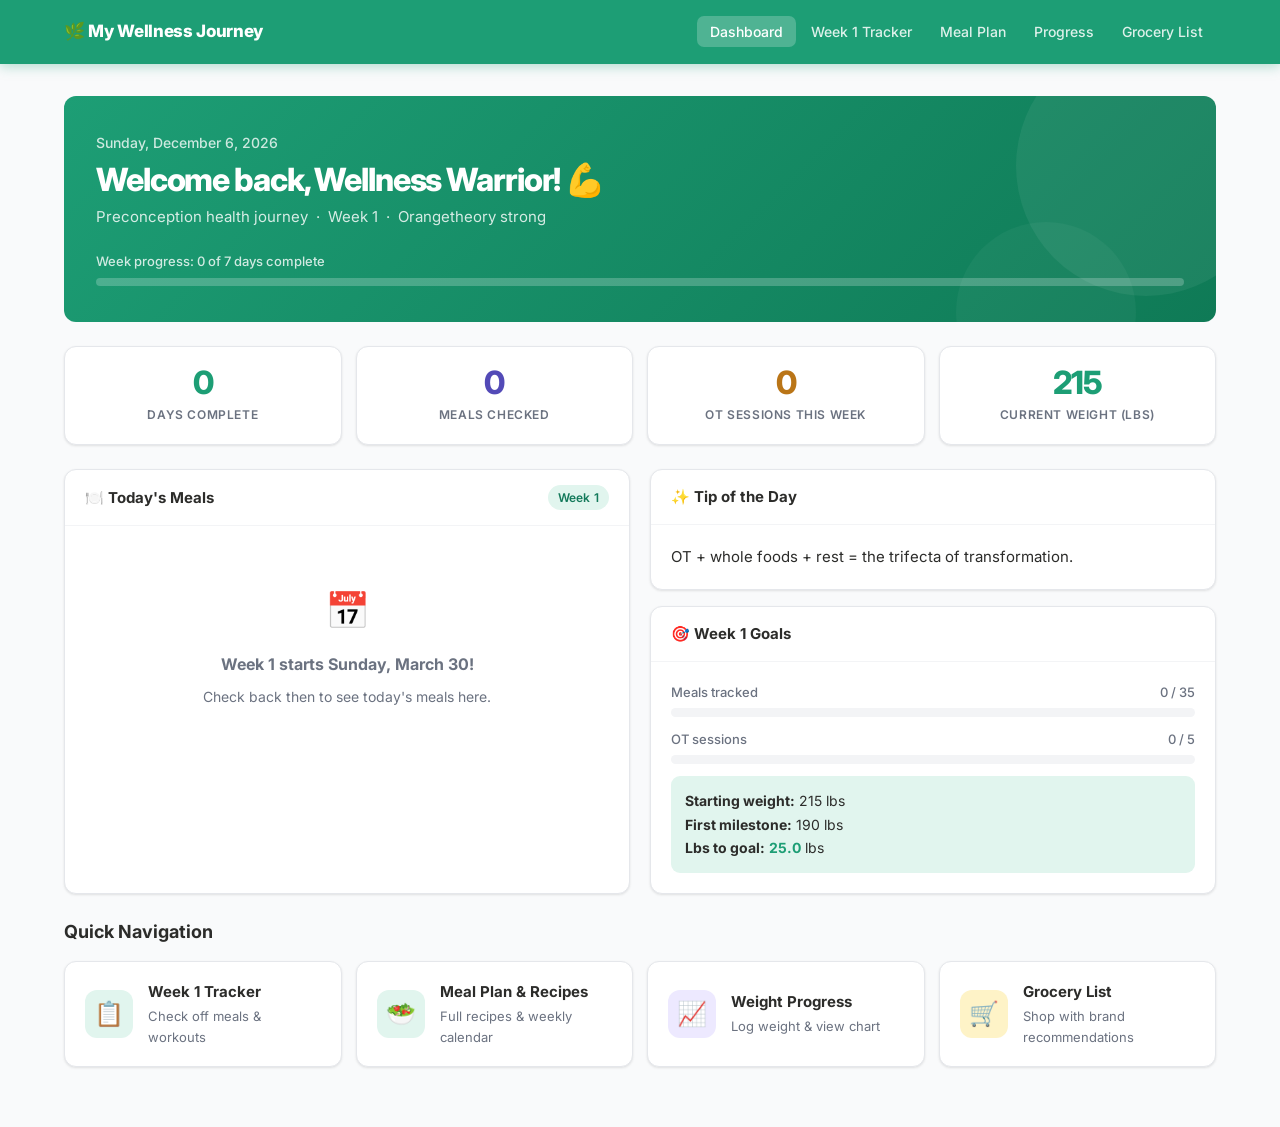
==== index.html @ 790ce115 "My Wellness Journey website" ====
<!DOCTYPE html>
<html lang="en">
<head>
  <meta charset="UTF-8">
  <meta name="viewport" content="width=device-width, initial-scale=1.0">
  <title>My Wellness Journey — Dashboard</title>
  <link rel="stylesheet" href="styles.css">
  <style>
    .hero {
      background: linear-gradient(135deg, var(--teal) 0%, #0f7a56 100%);
      border-radius: var(--border-radius);
      padding: 36px 32px;
      color: white;
      margin-bottom: 24px;
      position: relative;
      overflow: hidden;
    }
    .hero::before {
      content: '';
      position: absolute;
      top: -60px; right: -60px;
      width: 260px; height: 260px;
      background: rgba(255,255,255,0.06);
      border-radius: 50%;
      pointer-events: none;
    }
    .hero::after {
      content: '';
      position: absolute;
      bottom: -80px; right: 80px;
      width: 180px; height: 180px;
      background: rgba(255,255,255,0.04);
      border-radius: 50%;
      pointer-events: none;
    }
    .hero-date { font-size: 0.875rem; color: rgba(255,255,255,0.78); margin-bottom: 8px; font-weight: 500; }
    .hero-title { font-size: 2rem; font-weight: 800; letter-spacing: -0.035em; line-height: 1.15; margin-bottom: 6px; }
    .hero-sub { color: rgba(255,255,255,0.82); font-size: 0.9375rem; }
    .hero-progress { margin-top: 22px; }
    .hero-progress-label { font-size: 0.8125rem; color: rgba(255,255,255,0.8); margin-bottom: 6px; font-weight: 500; }
    .hero-progress-track { background: rgba(255,255,255,0.22); border-radius: 999px; height: 8px; }
    .hero-progress-fill { height: 100%; background: white; border-radius: 999px; transition: width 0.5s ease; }

    .two-col { display: grid; grid-template-columns: 1fr 1fr; gap: 20px; margin-bottom: 24px; }
    .today-empty { text-align: center; padding: 36px 20px; color: var(--text-light); }
    .today-empty .big-icon { font-size: 2.25rem; margin-bottom: 12px; }

    .nav-shortcuts {
      display: grid;
      grid-template-columns: repeat(auto-fit, minmax(210px, 1fr));
      gap: 14px;
    }
    .shortcut-card {
      background: white;
      border: 1.5px solid var(--gray-200);
      border-radius: var(--border-radius);
      padding: 18px 20px;
      text-decoration: none;
      color: var(--text);
      transition: all 0.2s;
      display: flex;
      align-items: center;
      gap: 15px;
      box-shadow: var(--shadow-sm);
    }
    .shortcut-card:hover { transform: translateY(-3px); box-shadow: var(--shadow-lg); border-color: var(--teal); }
    .shortcut-icon {
      width: 48px; height: 48px;
      border-radius: 12px;
      display: flex; align-items: center; justify-content: center;
      font-size: 1.5rem; flex-shrink: 0;
    }
    .si-teal   { background: var(--teal-light); }
    .si-purple { background: var(--purple-light); }
    .si-amber  { background: var(--amber-light); }
    .shortcut-text h3 { font-size: 0.9375rem; font-weight: 700; margin-bottom: 2px; }
    .shortcut-text p  { font-size: 0.8125rem; color: var(--text-light); }

    .today-meal-row {
      display: flex; align-items: center; gap: 10px;
      padding: 9px 0;
      border-bottom: 1px solid var(--gray-100);
    }
    .today-meal-row:last-of-type { border-bottom: none; }
    .today-meal-name { font-size: 0.7rem; font-weight: 700; text-transform: uppercase; letter-spacing: 0.05em; color: var(--text-light); }
    .today-meal-food { font-size: 0.875rem; color: var(--text); font-weight: 500; }

    @media (max-width: 768px) {
      .two-col { grid-template-columns: 1fr; }
      .hero-title { font-size: 1.5rem; }
      .hero { padding: 24px 20px; }
    }
  </style>
</head>
<body>

<nav class="navbar">
  <div class="nav-inner">
    <a class="nav-brand" href="index.html">🌿 My Wellness Journey</a>
    <button class="nav-toggle" id="navToggle" aria-label="Toggle navigation">
      <svg width="22" height="22" fill="none" stroke="currentColor" stroke-width="2.5" stroke-linecap="round">
        <path d="M3 11h16M3 6h16M3 16h16"/>
      </svg>
    </button>
    <ul class="nav-links" id="navLinks">
      <li><a href="index.html" class="active">Dashboard</a></li>
      <li><a href="tracker.html">Week 1 Tracker</a></li>
      <li><a href="meals.html">Meal Plan</a></li>
      <li><a href="progress.html">Progress</a></li>
      <li><a href="grocery.html">Grocery List</a></li>
    </ul>
  </div>
</nav>

<div class="page-container">

  <!-- HERO BANNER -->
  <div class="hero">
    <div class="hero-date" id="heroDayDate"></div>
    <div class="hero-title">Welcome back, Wellness Warrior! 💪</div>
    <div class="hero-sub">Preconception health journey &nbsp;·&nbsp; Week 1 &nbsp;·&nbsp; Orangetheory strong</div>
    <div class="hero-progress">
      <div class="hero-progress-label" id="heroProgressLabel">Week progress: — of 7 days complete</div>
      <div class="hero-progress-track">
        <div class="hero-progress-fill" id="heroProgressFill" style="width:0%"></div>
      </div>
    </div>
  </div>

  <!-- STATS ROW -->
  <div class="stats-grid">
    <div class="stat-card">
      <div class="stat-value" id="statDays">0</div>
      <div class="stat-label">Days Complete</div>
    </div>
    <div class="stat-card stat-purple">
      <div class="stat-value" id="statMeals">0</div>
      <div class="stat-label">Meals Checked</div>
    </div>
    <div class="stat-card stat-amber">
      <div class="stat-value" id="statOT">0</div>
      <div class="stat-label">OT Sessions This Week</div>
    </div>
    <div class="stat-card">
      <div class="stat-value" id="statWeight">215</div>
      <div class="stat-label">Current Weight (lbs)</div>
    </div>
  </div>

  <!-- TODAY CARD + RIGHT PANEL -->
  <div class="two-col">

    <!-- TODAY'S MEALS -->
    <div class="card">
      <div class="card-header">
        <span class="card-title">🍽️ Today's Meals</span>
        <span class="badge badge-teal" id="todayBadge">Week 1</span>
      </div>
      <div class="card-body" id="todayBody">
        <div class="today-empty">
          <div class="big-icon">📅</div>
          <p><strong>Week 1 starts Sunday, March 30!</strong></p>
          <p style="margin-top:8px;font-size:0.875rem;color:var(--text-light)">Check back then to see today's meals here.</p>
        </div>
      </div>
    </div>

    <!-- RIGHT COLUMN -->
    <div style="display:flex;flex-direction:column;gap:16px;">

      <!-- TIP OF THE DAY -->
      <div class="card">
        <div class="card-header">
          <span class="card-title">✨ Tip of the Day</span>
        </div>
        <div class="card-body">
          <p id="tipText" style="font-size:0.9375rem;line-height:1.6;color:var(--text)"></p>
        </div>
      </div>

      <!-- WEEK GOALS -->
      <div class="card">
        <div class="card-header">
          <span class="card-title">🎯 Week 1 Goals</span>
        </div>
        <div class="card-body" style="display:flex;flex-direction:column;gap:12px;">
          <div>
            <div class="progress-label">
              <span>Meals tracked</span>
              <span id="goalMealsLbl">0 / 35</span>
            </div>
            <div class="progress-track"><div class="progress-fill" id="goalMealsFill" style="width:0%"></div></div>
          </div>
          <div>
            <div class="progress-label">
              <span>OT sessions</span>
              <span id="goalOTLbl">0 / 5</span>
            </div>
            <div class="progress-track"><div class="progress-fill p-amber" id="goalOTFill" style="width:0%"></div></div>
          </div>
          <div style="background:var(--teal-light);border-radius:9px;padding:13px 14px;font-size:0.875rem;line-height:1.7;">
            <strong>Starting weight:</strong> 215 lbs<br>
            <strong>First milestone:</strong> 190 lbs<br>
            <strong>Lbs to goal:</strong> <span id="lbsToGoal" style="font-weight:700;color:var(--teal)">25</span> lbs
          </div>
        </div>
      </div>

    </div>
  </div>

  <!-- QUICK NAVIGATION -->
  <div>
    <h2 style="font-size:1.125rem;font-weight:700;margin-bottom:14px;">Quick Navigation</h2>
    <div class="nav-shortcuts">
      <a href="tracker.html" class="shortcut-card">
        <div class="shortcut-icon si-teal">📋</div>
        <div class="shortcut-text"><h3>Week 1 Tracker</h3><p>Check off meals &amp; workouts</p></div>
      </a>
      <a href="meals.html" class="shortcut-card">
        <div class="shortcut-icon si-teal">🥗</div>
        <div class="shortcut-text"><h3>Meal Plan &amp; Recipes</h3><p>Full recipes &amp; weekly calendar</p></div>
      </a>
      <a href="progress.html" class="shortcut-card">
        <div class="shortcut-icon si-purple">📈</div>
        <div class="shortcut-text"><h3>Weight Progress</h3><p>Log weight &amp; view chart</p></div>
      </a>
      <a href="grocery.html" class="shortcut-card">
        <div class="shortcut-icon si-amber">🛒</div>
        <div class="shortcut-text"><h3>Grocery List</h3><p>Shop with brand recommendations</p></div>
      </a>
    </div>
  </div>

</div>

<script>
const WEEK = [
  { day:'Sunday',   date:'Mar 30', monthDay:'03-30', hasOT:true,  otTime:'7:30am',  loc:'WFH',
    meals:[{n:'Breakfast',f:'Besan ke chille 2 + mint chutney',p:14},{n:'Protein Shake',f:'Premier Protein cafe latte',p:30},{n:'Lunch',f:'Lentil soup + whole wheat pita',p:18},{n:'Snack',f:'Apple + almond butter',p:7},{n:'Dinner',f:'Paneer tikka wrap + raita',p:28}],
    tip:'Day 1 and also your meal prep day — spend 2 hours doing Sunday batch cook to set up the whole week.' },
  { day:'Monday',   date:'Mar 31', monthDay:'03-31', hasOT:true,  otTime:'4:30pm',  loc:'Office',
    meals:[{n:'Breakfast',f:'Overnight oats jar packed',p:22},{n:'Protein Shake',f:'Premier Protein cafe latte',p:30},{n:'Lunch',f:'Quinoa veggie bowl packed',p:22},{n:'Snack',f:'Cottage cheese + cucumber packed',p:14},{n:'Dinner',f:'Dal tadka + brown rice + roti',p:18}],
    tip:'Grab your overnight oats jar and lunch box from the fridge before you leave. Eat your snack before Orangetheory.' },
  { day:'Tuesday',  date:'Apr 1',  monthDay:'04-01', hasOT:true,  otTime:'4:30pm',  loc:'Office',
    meals:[{n:'Breakfast',f:'Besan ke chille 2 packed from Sunday batch',p:14},{n:'Protein Shake',f:'Premier Protein cafe latte',p:30},{n:'Lunch',f:'Quinoa veggie bowl packed',p:22},{n:'Snack',f:'Hummus + veggie sticks packed',p:5},{n:'Dinner',f:'Pasta with tomato-lentil sauce',p:22}],
    tip:'Microwave chilles 45 seconds at office. Hummus snack today keeps it varied.' },
  { day:'Wednesday',date:'Apr 2',  monthDay:'04-02', hasOT:true,  otTime:'4:30pm',  loc:'Office',
    meals:[{n:'Breakfast',f:'Overnight oats jar packed',p:22},{n:'Protein Shake',f:'Premier Protein cafe latte',p:30},{n:'Lunch',f:'Quinoa veggie bowl packed',p:22},{n:'Snack',f:'Cottage cheese + cucumber packed',p:14},{n:'Dinner',f:'Stuffed aloo paratha + yogurt',p:18}],
    tip:"Last office day and final packed quinoa bowl. Tonight's paratha is the most comforting dinner of the week." },
  { day:'Thursday', date:'Apr 3',  monthDay:'04-03', hasOT:true,  otTime:'7:30am',  loc:'WFH',
    meals:[{n:'Breakfast',f:'Smoothie bowl — yogurt + berries + granola',p:20},{n:'Protein Shake',f:'Premier Protein cafe latte',p:30},{n:'Lunch',f:'Leftover dal + rice or lentil soup',p:18},{n:'Snack',f:'Banana + handful of almonds',p:6},{n:'Dinner',f:'Black bean veggie burger wrap',p:20}],
    tip:'5th OT session of the week — incredible consistency. Treat dinner tonight, you earned it.' },
  { day:'Friday',   date:'Apr 4',  monthDay:'04-04', hasOT:false, loc:'Weekend — Flexible',
    meals:[{n:'Breakfast',f:'Besan ke chille fresh + chai',p:14},{n:'Protein Shake',f:'Premier Protein (optional)',p:0,opt:true},{n:'Lunch',f:'Eat out smart — Mediterranean or Indian',p:15},{n:'Snack',f:'Greek yogurt + berries + granola',p:18},{n:'Dinner',f:'Homemade pizza or treat meal out',p:15}],
    tip:'Enjoy your weekend. One treat meal is built in — have it guilt free.' },
  { day:'Saturday', date:'Apr 5',  monthDay:'04-05', hasOT:false, loc:'Weekend — Meal Prep Day',
    meals:[{n:'Breakfast',f:'Masala oats or overnight oats',p:18},{n:'Protein Shake',f:'Premier Protein (optional)',p:0,opt:true},{n:'Lunch',f:'Light wrap or leftovers',p:14},{n:'Snack',f:'Fruit + mixed nuts',p:6},{n:'Dinner',f:'Warm grain bowl — quinoa + roasted veggies + feta',p:20}],
    tip:'End of Week 1! Weigh yourself Sunday morning April 6 before eating for your official check-in.' },
];

const TIPS = [
  "Every meal checked off is a deposit in your future self's health account.",
  "Consistency beats perfection — showing up 80% is better than aiming for 100% and quitting.",
  "Preconception nutrition is a gift you're giving your future family.",
  "You're not dieting — you're building a lifestyle your body will thank you for.",
  "OT + whole foods + rest = the trifecta of transformation.",
  "Folate, iron, calcium — your lacto-vegetarian diet can cover it all with intention.",
  "A strong woman takes care of herself first. That's exactly what you're doing.",
  "Every Sunday prep hour saves you 5 weekday scramble hours.",
  "Your 190 lb goal is not a finish line — it's a checkpoint on a lifelong journey.",
  "The scale is one data point. Energy, strength, and joy are the real metrics.",
  "Premier Protein + whole foods + OT = the formula. Trust the process.",
  "Rest is part of the plan. Sleep is when transformation happens.",
  "Lentils, spinach, and dairy — your preconception nutrition trifecta is on point.",
  "You chose nourishment over deprivation. That's a powerful mindset shift.",
];

function init() {
  // Date display
  const now = new Date();
  const opts = { weekday:'long', year:'numeric', month:'long', day:'numeric' };
  document.getElementById('heroDayDate').textContent = now.toLocaleDateString('en-US', opts);

  // Tip of the day (rotate daily)
  const dayOfYear = Math.floor((now - new Date(now.getFullYear(),0,0)) / 86400000);
  document.getElementById('tipText').textContent = TIPS[dayOfYear % TIPS.length];

  // Read localStorage stats
  let daysComplete=0, mealsChecked=0, otSessions=0;
  for (let d=0; d<7; d++) {
    const s = JSON.parse(localStorage.getItem('wellness_tracker_day_'+d)||'{}');
    const m = s.meals || [false,false,false,false,false];
    if (m.every(Boolean)) daysComplete++;
    mealsChecked += m.filter(Boolean).length;
    if (s.ot) otSessions++;
  }

  document.getElementById('statDays').textContent   = daysComplete;
  document.getElementById('statMeals').textContent  = mealsChecked;
  document.getElementById('statOT').textContent     = otSessions;

  document.getElementById('heroProgressFill').style.width    = (daysComplete/7*100)+'%';
  document.getElementById('heroProgressLabel').textContent   = `Week progress: ${daysComplete} of 7 days complete`;

  document.getElementById('goalMealsLbl').textContent = mealsChecked+' / 35';
  document.getElementById('goalMealsFill').style.width = Math.min(100,mealsChecked/35*100)+'%';
  document.getElementById('goalOTLbl').textContent    = otSessions+' / 5';
  document.getElementById('goalOTFill').style.width   = Math.min(100,otSessions/5*100)+'%';

  // Current weight
  const weights = JSON.parse(localStorage.getItem('wellness_weights')||'[]');
  const currentW = weights.length ? weights[weights.length-1].weight : 215;
  document.getElementById('statWeight').textContent = currentW;
  document.getElementById('lbsToGoal').textContent  = Math.max(0, currentW - 190).toFixed(1);

  // Today's meals
  const md = (now.getMonth()+1+'').padStart(2,'0') + '-' + (now.getDate()+'').padStart(2,'0');
  const di = WEEK.findIndex(d => d.monthDay === md);
  if (di !== -1) {
    const day = WEEK[di];
    document.getElementById('todayBadge').textContent = day.day + ', ' + day.date;
    const saved = JSON.parse(localStorage.getItem('wellness_tracker_day_'+di)||'{}');
    const checked = saved.meals || [false,false,false,false,false];
    let html = '';
    day.meals.forEach((m,i) => {
      const ck = checked[i];
      html += `<div class="today-meal-row">
        <span style="font-size:1.1rem">${ck ? '✅' : '⬜'}</span>
        <div style="flex:1;min-width:0">
          <div class="today-meal-name">${m.n}</div>
          <div class="today-meal-food" style="${ck ? 'text-decoration:line-through;opacity:0.55':''}">${m.f}</div>
        </div>
        <span class="protein-pill${m.opt?'optional':''}">${m.p||'~'}g</span>
      </div>`;
    });
    html += `<div style="margin-top:12px;text-align:right"><a href="tracker.html" style="font-size:0.875rem;color:var(--teal);font-weight:600;text-decoration:none">Open full tracker →</a></div>`;
    document.getElementById('todayBody').innerHTML = html;
  }
}

// Nav toggle
document.getElementById('navToggle').addEventListener('click', () => {
  document.getElementById('navLinks').classList.toggle('open');
});

init();
</script>
</body>
</html>
---- styles.css ----
/* ============================================================
   MY WELLNESS JOURNEY — Shared Stylesheet
   ============================================================ */

@import url('https://fonts.googleapis.com/css2?family=Inter:wght@400;500;600;700;800&display=swap');

:root {
  --teal:        #1D9E75;
  --teal-light:  #E1F5EE;
  --teal-dark:   #147a5b;
  --text:        #2C2C2A;
  --text-light:  #6B7280;
  --amber:       #BA7517;
  --amber-light: #FEF3C7;
  --purple:      #534AB7;
  --purple-light:#EDE9FF;
  --white:       #ffffff;
  --gray-50:     #F9FAFB;
  --gray-100:    #F3F4F6;
  --gray-200:    #E5E7EB;
  --gray-300:    #D1D5DB;
  --red:         #EF4444;
  --red-light:   #FEE2E2;
  --border-radius: 12px;
  --shadow-sm: 0 1px 3px rgba(0,0,0,0.07), 0 1px 2px rgba(0,0,0,0.04);
  --shadow:    0 4px 6px -1px rgba(0,0,0,0.08), 0 2px 4px -1px rgba(0,0,0,0.04);
  --shadow-lg: 0 10px 20px -3px rgba(0,0,0,0.09), 0 4px 8px -2px rgba(0,0,0,0.04);
  --nav-height: 64px;
  --max-width:  1200px;
}

*, *::before, *::after { box-sizing: border-box; margin: 0; padding: 0; }

body {
  font-family: 'Inter', -apple-system, BlinkMacSystemFont, 'Segoe UI', sans-serif;
  color: var(--text);
  background: var(--gray-50);
  line-height: 1.6;
  min-height: 100vh;
}

/* =================== NAVIGATION =================== */
.navbar {
  background: var(--teal);
  height: var(--nav-height);
  position: sticky;
  top: 0;
  z-index: 200;
  box-shadow: 0 2px 12px rgba(29,158,117,0.35);
}
.nav-inner {
  max-width: var(--max-width);
  margin: 0 auto;
  padding: 0 24px;
  height: 100%;
  display: flex;
  align-items: center;
  justify-content: space-between;
}
.nav-brand {
  font-size: 1.0625rem;
  font-weight: 800;
  color: white;
  text-decoration: none;
  letter-spacing: -0.02em;
  white-space: nowrap;
  display: flex;
  align-items: center;
  gap: 8px;
}
.nav-links {
  display: flex;
  list-style: none;
  gap: 2px;
}
.nav-links a {
  color: rgba(255,255,255,0.85);
  text-decoration: none;
  padding: 7px 13px;
  border-radius: 7px;
  font-size: 0.875rem;
  font-weight: 500;
  transition: all 0.15s;
  white-space: nowrap;
}
.nav-links a:hover,
.nav-links a.active {
  color: white;
  background: rgba(255,255,255,0.22);
}
.nav-toggle {
  display: none;
  background: none;
  border: none;
  color: white;
  cursor: pointer;
  padding: 6px;
  border-radius: 6px;
}
.nav-toggle:hover { background: rgba(255,255,255,0.15); }

/* =================== PAGE LAYOUT =================== */
.page-container {
  max-width: var(--max-width);
  margin: 0 auto;
  padding: 32px 24px 60px;
}
.page-header { margin-bottom: 28px; }
.page-title {
  font-size: 1.875rem;
  font-weight: 800;
  color: var(--text);
  letter-spacing: -0.03em;
  line-height: 1.2;
}
.page-subtitle {
  color: var(--text-light);
  margin-top: 6px;
  font-size: 0.9375rem;
}

/* =================== CARDS =================== */
.card {
  background: var(--white);
  border-radius: var(--border-radius);
  border: 1px solid var(--gray-200);
  box-shadow: var(--shadow-sm);
  overflow: hidden;
}
.card-header {
  padding: 15px 20px;
  border-bottom: 1px solid var(--gray-100);
  display: flex;
  align-items: center;
  justify-content: space-between;
  gap: 12px;
}
.card-title {
  font-size: 0.9375rem;
  font-weight: 700;
  color: var(--text);
}
.card-body { padding: 20px; }

/* =================== STATS GRID =================== */
.stats-grid {
  display: grid;
  grid-template-columns: repeat(auto-fit, minmax(170px, 1fr));
  gap: 14px;
  margin-bottom: 24px;
}
.stat-card {
  background: var(--white);
  border-radius: var(--border-radius);
  border: 1px solid var(--gray-200);
  box-shadow: var(--shadow-sm);
  padding: 20px;
  text-align: center;
  transition: transform 0.2s, box-shadow 0.2s;
}
.stat-card:hover {
  transform: translateY(-2px);
  box-shadow: var(--shadow);
}
.stat-value {
  font-size: 2rem;
  font-weight: 800;
  color: var(--teal);
  letter-spacing: -0.04em;
  line-height: 1;
  margin-bottom: 6px;
}
.stat-label {
  font-size: 0.75rem;
  color: var(--text-light);
  font-weight: 600;
  text-transform: uppercase;
  letter-spacing: 0.05em;
}
.stat-card.stat-purple .stat-value { color: var(--purple); }
.stat-card.stat-amber  .stat-value { color: var(--amber); }
.stat-card.stat-red    .stat-value { color: var(--red); }

/* =================== BUTTONS =================== */
.btn {
  display: inline-flex;
  align-items: center;
  gap: 8px;
  padding: 10px 20px;
  border-radius: 8px;
  font-size: 0.9375rem;
  font-weight: 600;
  cursor: pointer;
  border: 2px solid transparent;
  transition: all 0.15s;
  text-decoration: none;
  font-family: inherit;
}
.btn-primary { background: var(--teal); color: white; }
.btn-primary:hover {
  background: var(--teal-dark);
  transform: translateY(-1px);
  box-shadow: 0 4px 14px rgba(29,158,117,0.4);
}
.btn-outline { background: transparent; color: var(--teal); border-color: var(--teal); }
.btn-outline:hover { background: var(--teal-light); }
.btn-danger { background: var(--red); color: white; border-color: var(--red); }
.btn-danger:hover { background: #dc2626; }
.btn-sm { padding: 7px 14px; font-size: 0.8125rem; }

/* =================== PROGRESS BARS =================== */
.progress-wrap { margin: 10px 0; }
.progress-label {
  display: flex;
  justify-content: space-between;
  font-size: 0.8125rem;
  color: var(--text-light);
  margin-bottom: 5px;
  font-weight: 500;
}
.progress-track {
  background: var(--gray-100);
  border-radius: 999px;
  height: 9px;
  overflow: hidden;
}
.progress-fill {
  height: 100%;
  border-radius: 999px;
  background: var(--teal);
  transition: width 0.45s cubic-bezier(.4,0,.2,1);
  min-width: 0;
}
.progress-fill.p-purple { background: var(--purple); }
.progress-fill.p-amber  { background: var(--amber); }
.progress-fill.p-full   { background: var(--teal); }

/* =================== CHECKBOXES =================== */
.meal-row {
  display: flex;
  align-items: center;
  gap: 12px;
  padding: 11px 14px;
  border-radius: 9px;
  cursor: pointer;
  transition: background 0.12s, border-color 0.12s;
  border: 1.5px solid transparent;
  margin-bottom: 4px;
}
.meal-row:hover  { background: var(--teal-light); border-color: rgba(29,158,117,0.3); }
.meal-row.is-checked { background: #d4f0e7; border-color: var(--teal); }
.meal-row input[type="checkbox"] { width: 19px; height: 19px; accent-color: var(--teal); cursor: pointer; flex-shrink: 0; }
.meal-info { flex: 1; min-width: 0; }
.meal-type  { font-size: 0.6875rem; font-weight: 700; text-transform: uppercase; letter-spacing: 0.06em; color: var(--text-light); }
.meal-food  { font-size: 0.9rem; color: var(--text); font-weight: 500; margin-top: 1px; white-space: nowrap; overflow: hidden; text-overflow: ellipsis; }
.meal-row.is-checked .meal-food { text-decoration: line-through; opacity: 0.55; }
.protein-pill {
  font-size: 0.8125rem;
  font-weight: 700;
  color: var(--purple);
  background: var(--purple-light);
  padding: 3px 9px;
  border-radius: 20px;
  white-space: nowrap;
  flex-shrink: 0;
}
.protein-pill.optional { color: var(--text-light); background: var(--gray-100); }

/* =================== TOGGLE =================== */
.toggle-wrap {
  display: flex;
  align-items: center;
  gap: 12px;
  cursor: pointer;
  padding: 11px 14px;
  border-radius: 9px;
  border: 1.5px solid transparent;
  transition: background 0.12s;
  margin-bottom: 4px;
}
.toggle-wrap:hover { background: var(--amber-light); }
.toggle { position: relative; width: 46px; height: 25px; flex-shrink: 0; }
.toggle input { opacity: 0; width: 0; height: 0; position: absolute; }
.toggle-slider {
  position: absolute; inset: 0;
  background: var(--gray-300);
  border-radius: 999px;
  transition: background 0.2s;
  cursor: pointer;
}
.toggle-slider::before {
  content: '';
  position: absolute;
  width: 19px; height: 19px;
  left: 3px; bottom: 3px;
  background: white;
  border-radius: 50%;
  transition: transform 0.2s;
  box-shadow: 0 1px 4px rgba(0,0,0,0.22);
}
.toggle input:checked + .toggle-slider { background: var(--amber); }
.toggle input:checked + .toggle-slider::before { transform: translateX(21px); }
.toggle-label { font-size: 0.9375rem; font-weight: 500; color: var(--text); }

/* =================== BADGES =================== */
.badge {
  display: inline-flex;
  align-items: center;
  padding: 3px 10px;
  border-radius: 20px;
  font-size: 0.75rem;
  font-weight: 600;
  letter-spacing: 0.02em;
  white-space: nowrap;
}
.badge-teal   { background: var(--teal-light); color: var(--teal-dark); }
.badge-purple { background: var(--purple-light); color: var(--purple); }
.badge-amber  { background: var(--amber-light); color: var(--amber); }
.badge-complete { background: var(--teal); color: white; }
.badge-gray   { background: var(--gray-100); color: var(--text-light); }

/* =================== TIP BOX =================== */
.tip-box {
  background: linear-gradient(135deg, var(--teal-light) 0%, #c8eadf 100%);
  border-left: 4px solid var(--teal);
  border-radius: 0 10px 10px 0;
  padding: 14px 18px;
  margin-top: 16px;
}
.tip-box-label {
  font-size: 0.6875rem;
  font-weight: 700;
  text-transform: uppercase;
  letter-spacing: 0.08em;
  color: var(--teal-dark);
  margin-bottom: 5px;
}
.tip-box p { font-size: 0.9rem; color: var(--text); line-height: 1.55; }

/* =================== FORMS =================== */
.form-group { margin-bottom: 16px; }
.form-label { display: block; font-size: 0.875rem; font-weight: 600; color: var(--text); margin-bottom: 6px; }
.form-control {
  width: 100%;
  padding: 10px 14px;
  border: 1.5px solid var(--gray-300);
  border-radius: 8px;
  font-size: 0.9375rem;
  font-family: inherit;
  color: var(--text);
  background: white;
  transition: border-color 0.15s, box-shadow 0.15s;
  outline: none;
}
.form-control:focus {
  border-color: var(--teal);
  box-shadow: 0 0 0 3px rgba(29,158,117,0.14);
}
textarea.form-control { resize: vertical; min-height: 80px; }

/* =================== TABS =================== */
.tab-list {
  display: flex;
  gap: 3px;
  padding: 5px;
  background: var(--gray-100);
  border-radius: 11px;
  overflow-x: auto;
  scrollbar-width: thin;
  scrollbar-color: var(--gray-300) transparent;
  margin-bottom: 24px;
}
.tab-btn {
  flex: 1;
  min-width: 78px;
  padding: 9px 10px;
  border: none;
  background: transparent;
  border-radius: 8px;
  font-size: 0.78rem;
  font-weight: 600;
  color: var(--text-light);
  cursor: pointer;
  transition: all 0.15s;
  white-space: nowrap;
  text-align: center;
  position: relative;
  font-family: inherit;
}
.tab-btn:hover { background: white; color: var(--text); }
.tab-btn.active { background: white; color: var(--teal); box-shadow: var(--shadow-sm); }
.tab-btn.tab-done { color: var(--teal-dark); }
.tab-done-dot {
  position: absolute;
  top: 4px; right: 6px;
  width: 8px; height: 8px;
  background: var(--teal);
  border-radius: 50%;
}
.tab-day { display: block; font-size: 0.875rem; font-weight: 700; }
.tab-date { display: block; font-size: 0.6875rem; opacity: 0.75; margin-top: 1px; }

/* =================== MEALS TABLE =================== */
.meal-table-wrap { overflow-x: auto; margin-bottom: 40px; border-radius: var(--border-radius); border: 1px solid var(--gray-200); box-shadow: var(--shadow-sm); }
.meal-table { width: 100%; border-collapse: collapse; min-width: 700px; }
.meal-table th {
  background: var(--teal);
  color: white;
  padding: 12px 14px;
  font-size: 0.8125rem;
  font-weight: 700;
  text-align: left;
  white-space: nowrap;
}
.meal-table th.day-head { min-width: 130px; }
.meal-table th:first-child { width: 90px; border-radius: 12px 0 0 0; }
.meal-table th:last-child  { border-radius: 0 12px 0 0; }
.meal-table td {
  padding: 10px 14px;
  font-size: 0.8375rem;
  color: var(--text);
  border-bottom: 1px solid var(--gray-100);
  vertical-align: top;
  line-height: 1.4;
}
.meal-table tr:last-child td { border-bottom: none; }
.meal-table tr:nth-child(even) td { background: var(--gray-50); }
.meal-table td:first-child {
  font-weight: 700;
  color: var(--teal-dark);
  font-size: 0.75rem;
  text-transform: uppercase;
  letter-spacing: 0.04em;
  white-space: nowrap;
}
.meal-table .p-tag {
  display: inline-block;
  font-size: 0.7rem;
  font-weight: 700;
  color: var(--purple);
  background: var(--purple-light);
  padding: 1px 6px;
  border-radius: 10px;
  margin-top: 3px;
}

/* =================== RECIPE CARDS =================== */
.recipe-grid {
  display: grid;
  grid-template-columns: repeat(auto-fill, minmax(320px, 1fr));
  gap: 20px;
}
.recipe-card {
  background: white;
  border-radius: var(--border-radius);
  border: 1px solid var(--gray-200);
  box-shadow: var(--shadow-sm);
  overflow: hidden;
  transition: transform 0.2s, box-shadow 0.2s;
}
.recipe-card:hover { transform: translateY(-3px); box-shadow: var(--shadow-lg); }
.recipe-card-head { background: var(--teal); padding: 16px 18px; color: white; }
.recipe-card-head h3 { font-size: 1.0625rem; font-weight: 800; margin-bottom: 10px; }
.recipe-meta { display: flex; gap: 10px; flex-wrap: wrap; }
.recipe-meta-item { font-size: 0.8rem; color: rgba(255,255,255,0.9); display: flex; align-items: center; gap: 4px; }
.recipe-badges { display: flex; gap: 8px; margin-top: 10px; flex-wrap: wrap; }
.recipe-badge-protein { background: rgba(83,74,183,0.25); color: white; padding: 4px 10px; border-radius: 20px; font-size: 0.8rem; font-weight: 700; }
.recipe-badge-cal { background: rgba(186,117,23,0.3); color: #ffe4a0; padding: 4px 10px; border-radius: 20px; font-size: 0.8rem; font-weight: 700; }
.recipe-body { padding: 18px; }
.recipe-section { margin-bottom: 14px; }
.recipe-section:last-child { margin-bottom: 0; }
.recipe-section-title { font-size: 0.7rem; font-weight: 800; text-transform: uppercase; letter-spacing: 0.07em; color: var(--text-light); margin-bottom: 8px; }
.recipe-section ul { list-style: none; padding: 0; }
.recipe-section ul li { font-size: 0.875rem; padding: 4px 0; color: var(--text); display: flex; align-items: baseline; gap: 7px; border-bottom: 1px solid var(--gray-100); }
.recipe-section ul li:last-child { border-bottom: none; }
.recipe-section ul li::before { content: '•'; color: var(--teal); font-weight: 900; flex-shrink: 0; }
.recipe-section ol { padding-left: 18px; }
.recipe-section ol li { font-size: 0.875rem; padding: 4px 0; color: var(--text); line-height: 1.5; }

/* =================== GROCERY =================== */
.grocery-category { margin-bottom: 22px; }
.grocery-cat-head {
  display: flex;
  align-items: center;
  gap: 10px;
  padding: 13px 18px;
  background: var(--teal);
  color: white;
  border-radius: 10px 10px 0 0;
  font-size: 0.9375rem;
  font-weight: 700;
}
.grocery-items {
  background: white;
  border: 1px solid var(--gray-200);
  border-top: none;
  border-radius: 0 0 10px 10px;
  overflow: hidden;
}
.grocery-item {
  display: flex;
  align-items: center;
  gap: 13px;
  padding: 11px 16px;
  border-bottom: 1px solid var(--gray-100);
  cursor: pointer;
  transition: background 0.1s;
}
.grocery-item:last-child { border-bottom: none; }
.grocery-item:hover { background: var(--teal-light); }
.grocery-item.g-checked { background: var(--gray-50); }
.grocery-item input[type="checkbox"] { width: 18px; height: 18px; accent-color: var(--teal); cursor: pointer; flex-shrink: 0; }
.grocery-item-name { font-size: 0.9375rem; font-weight: 500; color: var(--text); }
.grocery-item.g-checked .grocery-item-name { text-decoration: line-through; color: var(--text-light); }
.grocery-item-brand { font-size: 0.8rem; color: var(--teal); font-weight: 500; margin-top: 1px; }
.grocery-item.g-checked .grocery-item-brand { color: var(--gray-300); }

/* =================== RESPONSIVE =================== */
@media (max-width: 768px) {
  .page-container { padding: 20px 16px 48px; }
  .page-title { font-size: 1.5rem; }
  .stats-grid { grid-template-columns: repeat(2, 1fr); gap: 12px; }
  .stat-value { font-size: 1.625rem; }
  .nav-links {
    display: none;
    position: absolute;
    top: var(--nav-height);
    left: 0; right: 0;
    background: var(--teal-dark);
    flex-direction: column;
    padding: 8px 12px 16px;
    gap: 3px;
    box-shadow: 0 8px 20px rgba(0,0,0,0.2);
  }
  .nav-links.open { display: flex; }
  .nav-toggle { display: flex; align-items: center; justify-content: center; }
  .tab-btn { min-width: 64px; padding: 8px 6px; }
  .tab-day { font-size: 0.8rem; }
  .recipe-grid { grid-template-columns: 1fr; }
}
@media (max-width: 480px) {
  .stats-grid { grid-template-columns: repeat(2, 1fr); }
  .tab-btn { min-width: 52px; font-size: 0.72rem; }
}
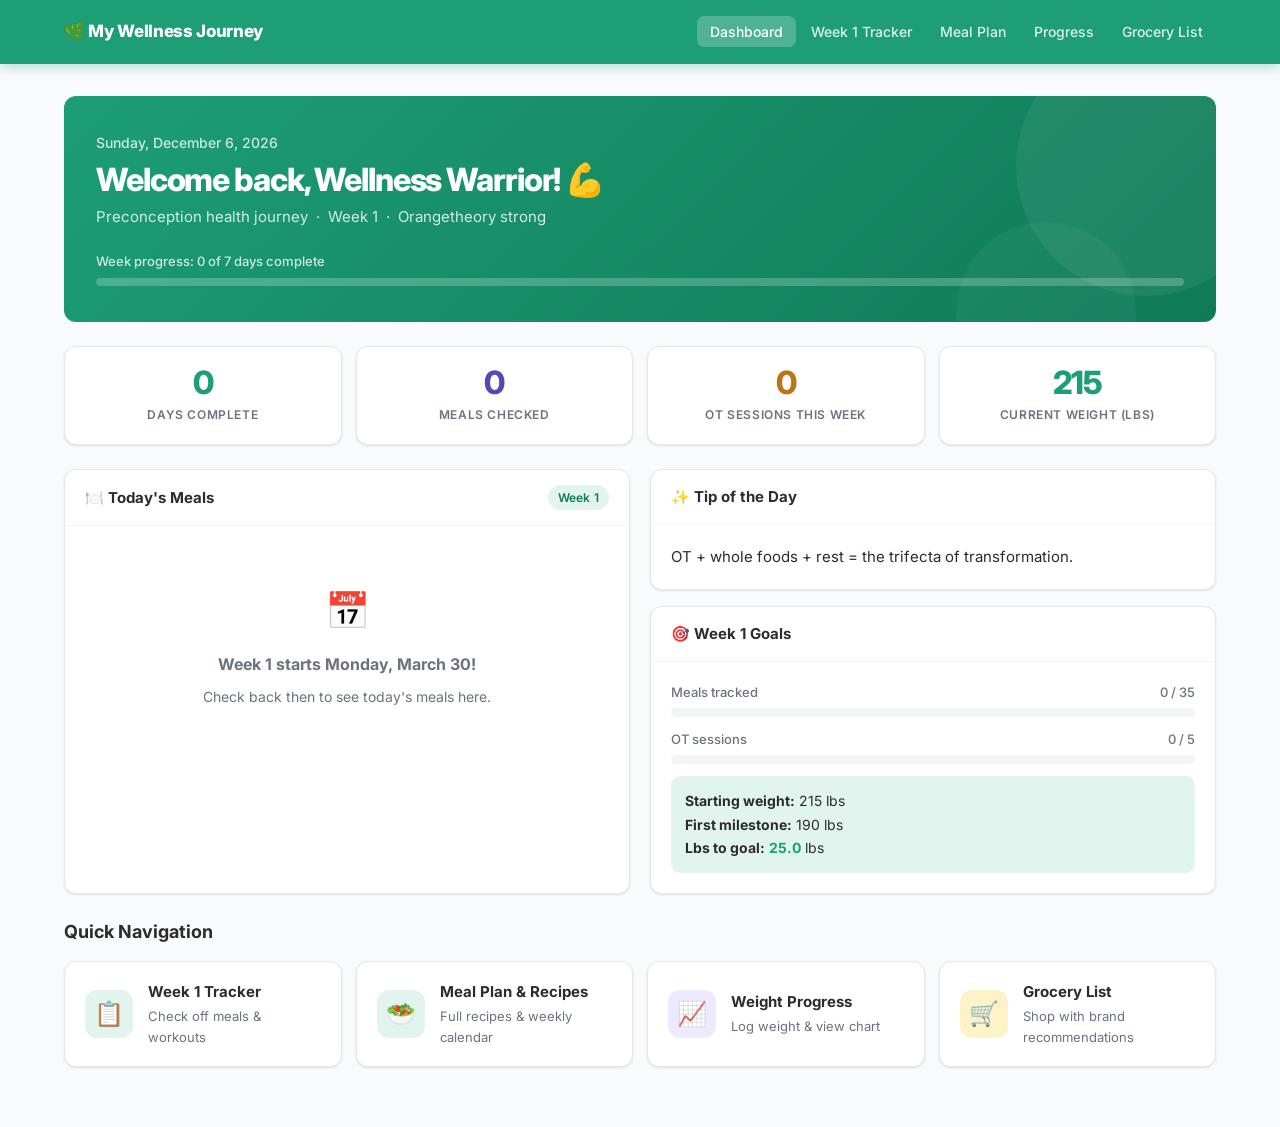
==== commit 9317ebb6: "Fix day names: Mar 30 2026 is Monday not Sunday" ====
--- a/index.html
+++ b/index.html
@@ -159,7 +159,7 @@
       <div class="card-body" id="todayBody">
         <div class="today-empty">
           <div class="big-icon">📅</div>
-          <p><strong>Week 1 starts Sunday, March 30!</strong></p>
+          <p><strong>Week 1 starts Monday, March 30!</strong></p>
           <p style="margin-top:8px;font-size:0.875rem;color:var(--text-light)">Check back then to see today's meals here.</p>
         </div>
       </div>
@@ -236,25 +236,25 @@
 
 <script>
 const WEEK = [
-  { day:'Sunday',   date:'Mar 30', monthDay:'03-30', hasOT:true,  otTime:'7:30am',  loc:'WFH',
+  { day:'Monday',   date:'Mar 30', monthDay:'03-30', hasOT:true,  otTime:'7:30am',  loc:'WFH',
     meals:[{n:'Breakfast',f:'Besan ke chille 2 + mint chutney',p:14},{n:'Protein Shake',f:'Premier Protein cafe latte',p:30},{n:'Lunch',f:'Lentil soup + whole wheat pita',p:18},{n:'Snack',f:'Apple + almond butter',p:7},{n:'Dinner',f:'Paneer tikka wrap + raita',p:28}],
     tip:'Day 1 and also your meal prep day — spend 2 hours doing Sunday batch cook to set up the whole week.' },
-  { day:'Monday',   date:'Mar 31', monthDay:'03-31', hasOT:true,  otTime:'4:30pm',  loc:'Office',
+  { day:'Tuesday',  date:'Mar 31', monthDay:'03-31', hasOT:true,  otTime:'4:30pm',  loc:'Office',
     meals:[{n:'Breakfast',f:'Overnight oats jar packed',p:22},{n:'Protein Shake',f:'Premier Protein cafe latte',p:30},{n:'Lunch',f:'Quinoa veggie bowl packed',p:22},{n:'Snack',f:'Cottage cheese + cucumber packed',p:14},{n:'Dinner',f:'Dal tadka + brown rice + roti',p:18}],
     tip:'Grab your overnight oats jar and lunch box from the fridge before you leave. Eat your snack before Orangetheory.' },
-  { day:'Tuesday',  date:'Apr 1',  monthDay:'04-01', hasOT:true,  otTime:'4:30pm',  loc:'Office',
+  { day:'Wednesday',date:'Apr 1',  monthDay:'04-01', hasOT:true,  otTime:'4:30pm',  loc:'Office',
     meals:[{n:'Breakfast',f:'Besan ke chille 2 packed from Sunday batch',p:14},{n:'Protein Shake',f:'Premier Protein cafe latte',p:30},{n:'Lunch',f:'Quinoa veggie bowl packed',p:22},{n:'Snack',f:'Hummus + veggie sticks packed',p:5},{n:'Dinner',f:'Pasta with tomato-lentil sauce',p:22}],
     tip:'Microwave chilles 45 seconds at office. Hummus snack today keeps it varied.' },
-  { day:'Wednesday',date:'Apr 2',  monthDay:'04-02', hasOT:true,  otTime:'4:30pm',  loc:'Office',
+  { day:'Thursday', date:'Apr 2',  monthDay:'04-02', hasOT:true,  otTime:'4:30pm',  loc:'Office',
     meals:[{n:'Breakfast',f:'Overnight oats jar packed',p:22},{n:'Protein Shake',f:'Premier Protein cafe latte',p:30},{n:'Lunch',f:'Quinoa veggie bowl packed',p:22},{n:'Snack',f:'Cottage cheese + cucumber packed',p:14},{n:'Dinner',f:'Stuffed aloo paratha + yogurt',p:18}],
     tip:"Last office day and final packed quinoa bowl. Tonight's paratha is the most comforting dinner of the week." },
-  { day:'Thursday', date:'Apr 3',  monthDay:'04-03', hasOT:true,  otTime:'7:30am',  loc:'WFH',
+  { day:'Friday',   date:'Apr 3',  monthDay:'04-03', hasOT:true,  otTime:'7:30am',  loc:'WFH',
     meals:[{n:'Breakfast',f:'Smoothie bowl — yogurt + berries + granola',p:20},{n:'Protein Shake',f:'Premier Protein cafe latte',p:30},{n:'Lunch',f:'Leftover dal + rice or lentil soup',p:18},{n:'Snack',f:'Banana + handful of almonds',p:6},{n:'Dinner',f:'Black bean veggie burger wrap',p:20}],
     tip:'5th OT session of the week — incredible consistency. Treat dinner tonight, you earned it.' },
-  { day:'Friday',   date:'Apr 4',  monthDay:'04-04', hasOT:false, loc:'Weekend — Flexible',
+  { day:'Saturday', date:'Apr 4',  monthDay:'04-04', hasOT:false, loc:'Weekend — Flexible',
     meals:[{n:'Breakfast',f:'Besan ke chille fresh + chai',p:14},{n:'Protein Shake',f:'Premier Protein (optional)',p:0,opt:true},{n:'Lunch',f:'Eat out smart — Mediterranean or Indian',p:15},{n:'Snack',f:'Greek yogurt + berries + granola',p:18},{n:'Dinner',f:'Homemade pizza or treat meal out',p:15}],
     tip:'Enjoy your weekend. One treat meal is built in — have it guilt free.' },
-  { day:'Saturday', date:'Apr 5',  monthDay:'04-05', hasOT:false, loc:'Weekend — Meal Prep Day',
+  { day:'Sunday',   date:'Apr 5',  monthDay:'04-05', hasOT:false, loc:'Weekend — Meal Prep Day',
     meals:[{n:'Breakfast',f:'Masala oats or overnight oats',p:18},{n:'Protein Shake',f:'Premier Protein (optional)',p:0,opt:true},{n:'Lunch',f:'Light wrap or leftovers',p:14},{n:'Snack',f:'Fruit + mixed nuts',p:6},{n:'Dinner',f:'Warm grain bowl — quinoa + roasted veggies + feta',p:20}],
     tip:'End of Week 1! Weigh yourself Sunday morning April 6 before eating for your official check-in.' },
 ];
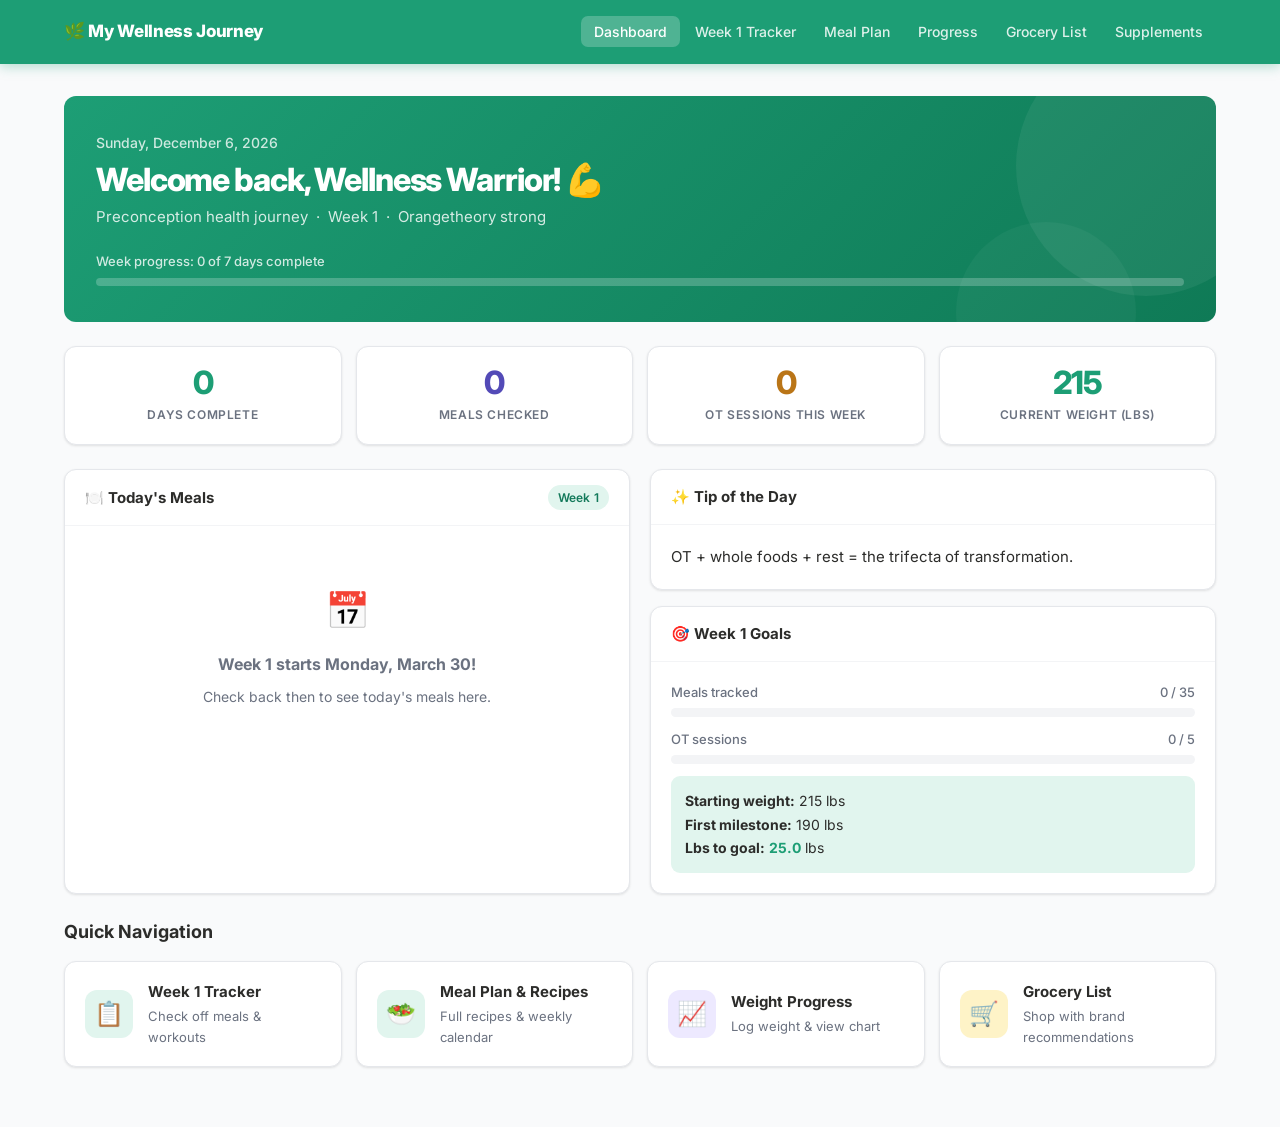
==== commit df9c9d1c: "Add supplements page with daily checklist, 30-day calendar, and OB-GYN reminder" ====
--- a/index.html
+++ b/index.html
@@ -108,6 +108,7 @@
       <li><a href="meals.html">Meal Plan</a></li>
       <li><a href="progress.html">Progress</a></li>
       <li><a href="grocery.html">Grocery List</a></li>
+      <li><a href="supplements.html">Supplements</a></li>
     </ul>
   </div>
 </nav>
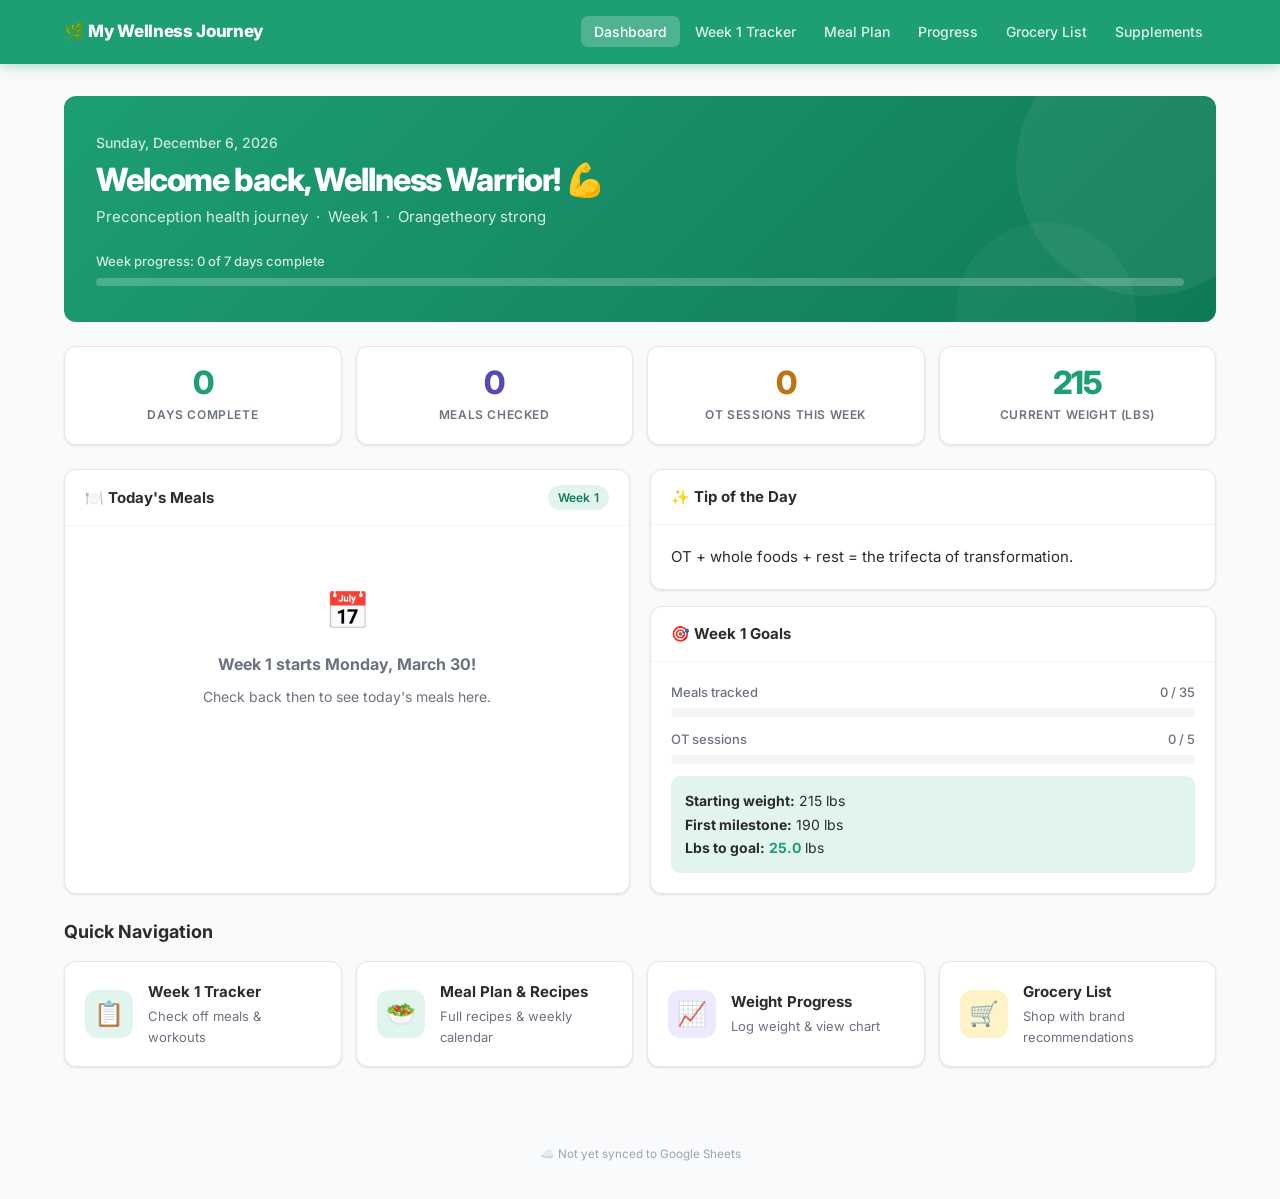
==== commit a85e52f2: "Add Google Sheets cloud sync with localStorage cache and sync indicator" ====
--- a/index.html
+++ b/index.html
@@ -235,6 +235,7 @@
 
 </div>
 
+<script src="sync.js"></script>
 <script>
 const WEEK = [
   { day:'Monday',   date:'Mar 30', monthDay:'03-30', hasOT:true,  otTime:'7:30am',  loc:'WFH',
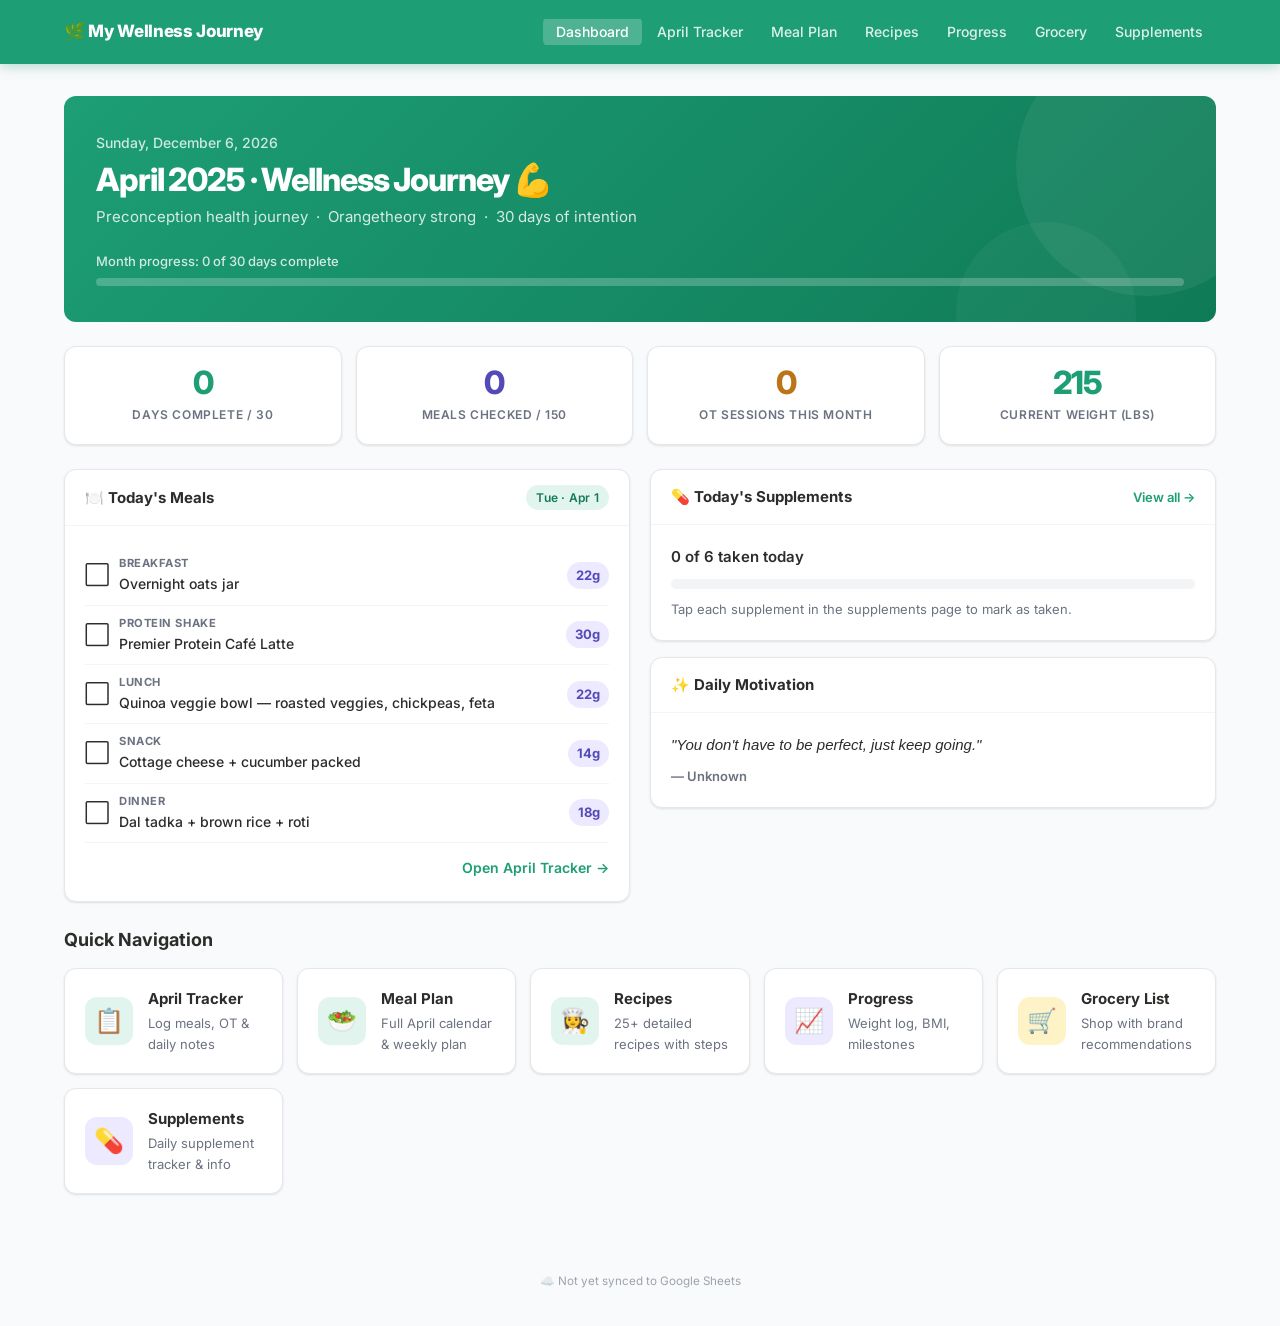
==== commit 8baa300b: "Major upgrade: April 2025 tracker, recipe library, monthly dashboard, BMI tracking, Google Sheets sy" ====
--- a/index.html
+++ b/index.html
@@ -33,17 +33,23 @@
       border-radius: 50%;
       pointer-events: none;
     }
-    .hero-date { font-size: 0.875rem; color: rgba(255,255,255,0.78); margin-bottom: 8px; font-weight: 500; }
+    .hero-date  { font-size: 0.875rem; color: rgba(255,255,255,0.78); margin-bottom: 8px; font-weight: 500; }
     .hero-title { font-size: 2rem; font-weight: 800; letter-spacing: -0.035em; line-height: 1.15; margin-bottom: 6px; }
-    .hero-sub { color: rgba(255,255,255,0.82); font-size: 0.9375rem; }
+    .hero-sub   { color: rgba(255,255,255,0.82); font-size: 0.9375rem; }
     .hero-progress { margin-top: 22px; }
     .hero-progress-label { font-size: 0.8125rem; color: rgba(255,255,255,0.8); margin-bottom: 6px; font-weight: 500; }
     .hero-progress-track { background: rgba(255,255,255,0.22); border-radius: 999px; height: 8px; }
-    .hero-progress-fill { height: 100%; background: white; border-radius: 999px; transition: width 0.5s ease; }
+    .hero-progress-fill  { height: 100%; background: white; border-radius: 999px; transition: width 0.5s ease; }
 
     .two-col { display: grid; grid-template-columns: 1fr 1fr; gap: 20px; margin-bottom: 24px; }
-    .today-empty { text-align: center; padding: 36px 20px; color: var(--text-light); }
-    .today-empty .big-icon { font-size: 2.25rem; margin-bottom: 12px; }
+
+    .today-meal-row {
+      display: flex; align-items: center; gap: 10px;
+      padding: 9px 0; border-bottom: 1px solid var(--gray-100);
+    }
+    .today-meal-row:last-of-type { border-bottom: none; }
+    .today-meal-name { font-size: 0.7rem; font-weight: 700; text-transform: uppercase; letter-spacing: 0.05em; color: var(--text-light); }
+    .today-meal-food { font-size: 0.875rem; color: var(--text); font-weight: 500; }
 
     .nav-shortcuts {
       display: grid;
@@ -51,22 +57,13 @@
       gap: 14px;
     }
     .shortcut-card {
-      background: white;
-      border: 1.5px solid var(--gray-200);
-      border-radius: var(--border-radius);
-      padding: 18px 20px;
-      text-decoration: none;
-      color: var(--text);
-      transition: all 0.2s;
-      display: flex;
-      align-items: center;
-      gap: 15px;
-      box-shadow: var(--shadow-sm);
+      background: white; border: 1.5px solid var(--gray-200); border-radius: var(--border-radius);
+      padding: 18px 20px; text-decoration: none; color: var(--text);
+      transition: all 0.2s; display: flex; align-items: center; gap: 15px; box-shadow: var(--shadow-sm);
     }
     .shortcut-card:hover { transform: translateY(-3px); box-shadow: var(--shadow-lg); border-color: var(--teal); }
     .shortcut-icon {
-      width: 48px; height: 48px;
-      border-radius: 12px;
+      width: 48px; height: 48px; border-radius: 12px;
       display: flex; align-items: center; justify-content: center;
       font-size: 1.5rem; flex-shrink: 0;
     }
@@ -75,15 +72,6 @@
     .si-amber  { background: var(--amber-light); }
     .shortcut-text h3 { font-size: 0.9375rem; font-weight: 700; margin-bottom: 2px; }
     .shortcut-text p  { font-size: 0.8125rem; color: var(--text-light); }
-
-    .today-meal-row {
-      display: flex; align-items: center; gap: 10px;
-      padding: 9px 0;
-      border-bottom: 1px solid var(--gray-100);
-    }
-    .today-meal-row:last-of-type { border-bottom: none; }
-    .today-meal-name { font-size: 0.7rem; font-weight: 700; text-transform: uppercase; letter-spacing: 0.05em; color: var(--text-light); }
-    .today-meal-food { font-size: 0.875rem; color: var(--text); font-weight: 500; }
 
     @media (max-width: 768px) {
       .two-col { grid-template-columns: 1fr; }
@@ -104,10 +92,11 @@
     </button>
     <ul class="nav-links" id="navLinks">
       <li><a href="index.html" class="active">Dashboard</a></li>
-      <li><a href="tracker.html">Week 1 Tracker</a></li>
+      <li><a href="tracker.html">April Tracker</a></li>
       <li><a href="meals.html">Meal Plan</a></li>
+      <li><a href="recipes.html">Recipes</a></li>
       <li><a href="progress.html">Progress</a></li>
-      <li><a href="grocery.html">Grocery List</a></li>
+      <li><a href="grocery.html">Grocery</a></li>
       <li><a href="supplements.html">Supplements</a></li>
     </ul>
   </div>
@@ -118,10 +107,10 @@
   <!-- HERO BANNER -->
   <div class="hero">
     <div class="hero-date" id="heroDayDate"></div>
-    <div class="hero-title">Welcome back, Wellness Warrior! 💪</div>
-    <div class="hero-sub">Preconception health journey &nbsp;·&nbsp; Week 1 &nbsp;·&nbsp; Orangetheory strong</div>
+    <div class="hero-title">April 2025 · Wellness Journey 💪</div>
+    <div class="hero-sub">Preconception health journey &nbsp;·&nbsp; Orangetheory strong &nbsp;·&nbsp; 30 days of intention</div>
     <div class="hero-progress">
-      <div class="hero-progress-label" id="heroProgressLabel">Week progress: — of 7 days complete</div>
+      <div class="hero-progress-label" id="heroProgressLabel">Month progress: — of 30 days complete</div>
       <div class="hero-progress-track">
         <div class="hero-progress-fill" id="heroProgressFill" style="width:0%"></div>
       </div>
@@ -132,15 +121,15 @@
   <div class="stats-grid">
     <div class="stat-card">
       <div class="stat-value" id="statDays">0</div>
-      <div class="stat-label">Days Complete</div>
+      <div class="stat-label">Days Complete / 30</div>
     </div>
     <div class="stat-card stat-purple">
       <div class="stat-value" id="statMeals">0</div>
-      <div class="stat-label">Meals Checked</div>
+      <div class="stat-label">Meals Checked / 150</div>
     </div>
     <div class="stat-card stat-amber">
       <div class="stat-value" id="statOT">0</div>
-      <div class="stat-label">OT Sessions This Week</div>
+      <div class="stat-label">OT Sessions This Month</div>
     </div>
     <div class="stat-card">
       <div class="stat-value" id="statWeight">215</div>
@@ -155,13 +144,12 @@
     <div class="card">
       <div class="card-header">
         <span class="card-title">🍽️ Today's Meals</span>
-        <span class="badge badge-teal" id="todayBadge">Week 1</span>
+        <span class="badge badge-teal" id="todayBadge">April 2025</span>
       </div>
       <div class="card-body" id="todayBody">
-        <div class="today-empty">
-          <div class="big-icon">📅</div>
-          <p><strong>Week 1 starts Monday, March 30!</strong></p>
-          <p style="margin-top:8px;font-size:0.875rem;color:var(--text-light)">Check back then to see today's meals here.</p>
+        <div style="text-align:center;padding:36px 20px;color:var(--text-light)">
+          <div style="font-size:2.25rem;margin-bottom:12px">📅</div>
+          <p>Loading today's meals…</p>
         </div>
       </div>
     </div>
@@ -169,41 +157,31 @@
     <!-- RIGHT COLUMN -->
     <div style="display:flex;flex-direction:column;gap:16px;">
 
-      <!-- TIP OF THE DAY -->
+      <!-- TODAY'S SUPPLEMENTS -->
       <div class="card">
         <div class="card-header">
-          <span class="card-title">✨ Tip of the Day</span>
+          <span class="card-title">💊 Today's Supplements</span>
+          <a href="supplements.html" style="font-size:0.8125rem;color:var(--teal);font-weight:600;text-decoration:none">View all →</a>
         </div>
         <div class="card-body">
-          <p id="tipText" style="font-size:0.9375rem;line-height:1.6;color:var(--text)"></p>
-        </div>
-      </div>
-
-      <!-- WEEK GOALS -->
+          <div style="font-size:0.9375rem;font-weight:600;color:var(--text);margin-bottom:10px">
+            <span id="suppCount">0</span> of 6 taken today
+          </div>
+          <div class="progress-track" style="height:10px;">
+            <div class="progress-fill" id="suppBar" style="width:0%"></div>
+          </div>
+          <div style="margin-top:10px;font-size:0.8125rem;color:var(--text-light)">Tap each supplement in the supplements page to mark as taken.</div>
+        </div>
+      </div>
+
+      <!-- MOTIVATIONAL QUOTE -->
       <div class="card">
         <div class="card-header">
-          <span class="card-title">🎯 Week 1 Goals</span>
-        </div>
-        <div class="card-body" style="display:flex;flex-direction:column;gap:12px;">
-          <div>
-            <div class="progress-label">
-              <span>Meals tracked</span>
-              <span id="goalMealsLbl">0 / 35</span>
-            </div>
-            <div class="progress-track"><div class="progress-fill" id="goalMealsFill" style="width:0%"></div></div>
-          </div>
-          <div>
-            <div class="progress-label">
-              <span>OT sessions</span>
-              <span id="goalOTLbl">0 / 5</span>
-            </div>
-            <div class="progress-track"><div class="progress-fill p-amber" id="goalOTFill" style="width:0%"></div></div>
-          </div>
-          <div style="background:var(--teal-light);border-radius:9px;padding:13px 14px;font-size:0.875rem;line-height:1.7;">
-            <strong>Starting weight:</strong> 215 lbs<br>
-            <strong>First milestone:</strong> 190 lbs<br>
-            <strong>Lbs to goal:</strong> <span id="lbsToGoal" style="font-weight:700;color:var(--teal)">25</span> lbs
-          </div>
+          <span class="card-title">✨ Daily Motivation</span>
+        </div>
+        <div class="card-body">
+          <p id="quoteText" style="font-size:0.9375rem;line-height:1.65;color:var(--text);font-style:italic"></p>
+          <div id="quoteAuthor" style="margin-top:8px;font-size:0.8125rem;color:var(--text-light);font-weight:600"></div>
         </div>
       </div>
 
@@ -216,66 +194,54 @@
     <div class="nav-shortcuts">
       <a href="tracker.html" class="shortcut-card">
         <div class="shortcut-icon si-teal">📋</div>
-        <div class="shortcut-text"><h3>Week 1 Tracker</h3><p>Check off meals &amp; workouts</p></div>
+        <div class="shortcut-text"><h3>April Tracker</h3><p>Log meals, OT &amp; daily notes</p></div>
       </a>
       <a href="meals.html" class="shortcut-card">
         <div class="shortcut-icon si-teal">🥗</div>
-        <div class="shortcut-text"><h3>Meal Plan &amp; Recipes</h3><p>Full recipes &amp; weekly calendar</p></div>
+        <div class="shortcut-text"><h3>Meal Plan</h3><p>Full April calendar &amp; weekly plan</p></div>
+      </a>
+      <a href="recipes.html" class="shortcut-card">
+        <div class="shortcut-icon si-teal">👩‍🍳</div>
+        <div class="shortcut-text"><h3>Recipes</h3><p>25+ detailed recipes with steps</p></div>
       </a>
       <a href="progress.html" class="shortcut-card">
         <div class="shortcut-icon si-purple">📈</div>
-        <div class="shortcut-text"><h3>Weight Progress</h3><p>Log weight &amp; view chart</p></div>
+        <div class="shortcut-text"><h3>Progress</h3><p>Weight log, BMI, milestones</p></div>
       </a>
       <a href="grocery.html" class="shortcut-card">
         <div class="shortcut-icon si-amber">🛒</div>
         <div class="shortcut-text"><h3>Grocery List</h3><p>Shop with brand recommendations</p></div>
       </a>
+      <a href="supplements.html" class="shortcut-card">
+        <div class="shortcut-icon si-purple">💊</div>
+        <div class="shortcut-text"><h3>Supplements</h3><p>Daily supplement tracker &amp; info</p></div>
+      </a>
     </div>
   </div>
 
 </div>
 
+<script src="data.js"></script>
 <script src="sync.js"></script>
 <script>
-const WEEK = [
-  { day:'Monday',   date:'Mar 30', monthDay:'03-30', hasOT:true,  otTime:'7:30am',  loc:'WFH',
-    meals:[{n:'Breakfast',f:'Besan ke chille 2 + mint chutney',p:14},{n:'Protein Shake',f:'Premier Protein cafe latte',p:30},{n:'Lunch',f:'Lentil soup + whole wheat pita',p:18},{n:'Snack',f:'Apple + almond butter',p:7},{n:'Dinner',f:'Paneer tikka wrap + raita',p:28}],
-    tip:'Day 1 and also your meal prep day — spend 2 hours doing Sunday batch cook to set up the whole week.' },
-  { day:'Tuesday',  date:'Mar 31', monthDay:'03-31', hasOT:true,  otTime:'4:30pm',  loc:'Office',
-    meals:[{n:'Breakfast',f:'Overnight oats jar packed',p:22},{n:'Protein Shake',f:'Premier Protein cafe latte',p:30},{n:'Lunch',f:'Quinoa veggie bowl packed',p:22},{n:'Snack',f:'Cottage cheese + cucumber packed',p:14},{n:'Dinner',f:'Dal tadka + brown rice + roti',p:18}],
-    tip:'Grab your overnight oats jar and lunch box from the fridge before you leave. Eat your snack before Orangetheory.' },
-  { day:'Wednesday',date:'Apr 1',  monthDay:'04-01', hasOT:true,  otTime:'4:30pm',  loc:'Office',
-    meals:[{n:'Breakfast',f:'Besan ke chille 2 packed from Sunday batch',p:14},{n:'Protein Shake',f:'Premier Protein cafe latte',p:30},{n:'Lunch',f:'Quinoa veggie bowl packed',p:22},{n:'Snack',f:'Hummus + veggie sticks packed',p:5},{n:'Dinner',f:'Pasta with tomato-lentil sauce',p:22}],
-    tip:'Microwave chilles 45 seconds at office. Hummus snack today keeps it varied.' },
-  { day:'Thursday', date:'Apr 2',  monthDay:'04-02', hasOT:true,  otTime:'4:30pm',  loc:'Office',
-    meals:[{n:'Breakfast',f:'Overnight oats jar packed',p:22},{n:'Protein Shake',f:'Premier Protein cafe latte',p:30},{n:'Lunch',f:'Quinoa veggie bowl packed',p:22},{n:'Snack',f:'Cottage cheese + cucumber packed',p:14},{n:'Dinner',f:'Stuffed aloo paratha + yogurt',p:18}],
-    tip:"Last office day and final packed quinoa bowl. Tonight's paratha is the most comforting dinner of the week." },
-  { day:'Friday',   date:'Apr 3',  monthDay:'04-03', hasOT:true,  otTime:'7:30am',  loc:'WFH',
-    meals:[{n:'Breakfast',f:'Smoothie bowl — yogurt + berries + granola',p:20},{n:'Protein Shake',f:'Premier Protein cafe latte',p:30},{n:'Lunch',f:'Leftover dal + rice or lentil soup',p:18},{n:'Snack',f:'Banana + handful of almonds',p:6},{n:'Dinner',f:'Black bean veggie burger wrap',p:20}],
-    tip:'5th OT session of the week — incredible consistency. Treat dinner tonight, you earned it.' },
-  { day:'Saturday', date:'Apr 4',  monthDay:'04-04', hasOT:false, loc:'Weekend — Flexible',
-    meals:[{n:'Breakfast',f:'Besan ke chille fresh + chai',p:14},{n:'Protein Shake',f:'Premier Protein (optional)',p:0,opt:true},{n:'Lunch',f:'Eat out smart — Mediterranean or Indian',p:15},{n:'Snack',f:'Greek yogurt + berries + granola',p:18},{n:'Dinner',f:'Homemade pizza or treat meal out',p:15}],
-    tip:'Enjoy your weekend. One treat meal is built in — have it guilt free.' },
-  { day:'Sunday',   date:'Apr 5',  monthDay:'04-05', hasOT:false, loc:'Weekend — Meal Prep Day',
-    meals:[{n:'Breakfast',f:'Masala oats or overnight oats',p:18},{n:'Protein Shake',f:'Premier Protein (optional)',p:0,opt:true},{n:'Lunch',f:'Light wrap or leftovers',p:14},{n:'Snack',f:'Fruit + mixed nuts',p:6},{n:'Dinner',f:'Warm grain bowl — quinoa + roasted veggies + feta',p:20}],
-    tip:'End of Week 1! Weigh yourself Sunday morning April 6 before eating for your official check-in.' },
-];
-
-const TIPS = [
-  "Every meal checked off is a deposit in your future self's health account.",
-  "Consistency beats perfection — showing up 80% is better than aiming for 100% and quitting.",
-  "Preconception nutrition is a gift you're giving your future family.",
-  "You're not dieting — you're building a lifestyle your body will thank you for.",
-  "OT + whole foods + rest = the trifecta of transformation.",
-  "Folate, iron, calcium — your lacto-vegetarian diet can cover it all with intention.",
-  "A strong woman takes care of herself first. That's exactly what you're doing.",
-  "Every Sunday prep hour saves you 5 weekday scramble hours.",
-  "Your 190 lb goal is not a finish line — it's a checkpoint on a lifelong journey.",
-  "The scale is one data point. Energy, strength, and joy are the real metrics.",
-  "Premier Protein + whole foods + OT = the formula. Trust the process.",
-  "Rest is part of the plan. Sleep is when transformation happens.",
-  "Lentils, spinach, and dairy — your preconception nutrition trifecta is on point.",
-  "You chose nourishment over deprivation. That's a powerful mindset shift.",
+const APRIL_TRACKER_PREFIX = 'wellness_april_';
+const SUPP_PREFIX          = 'wellness_supplements_';
+
+const QUOTES = [
+  { text: "Take care of your body. It's the only place you have to live.", author: "Jim Rohn" },
+  { text: "Health is not about the weight you lose, but about the life you gain.", author: "Unknown" },
+  { text: "Every day is a chance to be healthier than you were yesterday.", author: "Unknown" },
+  { text: "Nourishing yourself in a way that helps you blossom in the direction you want to go is attainable.", author: "Deborah Day" },
+  { text: "Consistency is more important than intensity. Show up every day.", author: "Unknown" },
+  { text: "Your body is your most priceless possession. Take care of it.", author: "Jack LaLanne" },
+  { text: "You don't have to be perfect, just keep going.", author: "Unknown" },
+  { text: "Small steps every day lead to big transformations over time.", author: "Unknown" },
+  { text: "Wellness is the complete integration of body, mind, and spirit.", author: "Greg Anderson" },
+  { text: "The groundwork for all happiness is good health.", author: "Leigh Hunt" },
+  { text: "An apple a day keeps the doctor away — but an intentional lifestyle keeps disease at bay.", author: "Unknown" },
+  { text: "Your future self is watching you right now through your memories.", author: "Aubrey de Grey" },
+  { text: "Strength doesn't come from what you can do. It comes from overcoming the things you once thought you couldn't.", author: "Rikki Rogers" },
+  { text: "You are not a drop in the ocean. You are the entire ocean in a drop.", author: "Rumi" },
 ];
 
 function init() {
@@ -284,64 +250,72 @@
   const opts = { weekday:'long', year:'numeric', month:'long', day:'numeric' };
   document.getElementById('heroDayDate').textContent = now.toLocaleDateString('en-US', opts);
 
-  // Tip of the day (rotate daily)
-  const dayOfYear = Math.floor((now - new Date(now.getFullYear(),0,0)) / 86400000);
-  document.getElementById('tipText').textContent = TIPS[dayOfYear % TIPS.length];
-
-  // Read localStorage stats
+  // Quote of the day
+  const dayOfMonth = now.getDate();
+  const q = QUOTES[dayOfMonth % QUOTES.length];
+  document.getElementById('quoteText').textContent   = '"' + q.text + '"';
+  document.getElementById('quoteAuthor').textContent = '— ' + q.author;
+
+  // Read tracker localStorage stats
+  const DAYS = window.APRIL_DATA ? window.APRIL_DATA.days : [];
   let daysComplete=0, mealsChecked=0, otSessions=0;
-  for (let d=0; d<7; d++) {
-    const s = JSON.parse(localStorage.getItem('wellness_tracker_day_'+d)||'{}');
-    const m = s.meals || [false,false,false,false,false];
-    if (m.every(Boolean)) daysComplete++;
-    mealsChecked += m.filter(Boolean).length;
+  DAYS.forEach(d => {
+    const s = JSON.parse(localStorage.getItem(APRIL_TRACKER_PREFIX + d.date) || 'null') || { meals:[false,false,false,false,false], ot:false };
+    const mc = (s.meals || []).filter(Boolean).length;
+    if (mc === 5) daysComplete++;
+    mealsChecked += mc;
     if (s.ot) otSessions++;
-  }
+  });
 
   document.getElementById('statDays').textContent   = daysComplete;
   document.getElementById('statMeals').textContent  = mealsChecked;
   document.getElementById('statOT').textContent     = otSessions;
 
-  document.getElementById('heroProgressFill').style.width    = (daysComplete/7*100)+'%';
-  document.getElementById('heroProgressLabel').textContent   = `Week progress: ${daysComplete} of 7 days complete`;
-
-  document.getElementById('goalMealsLbl').textContent = mealsChecked+' / 35';
-  document.getElementById('goalMealsFill').style.width = Math.min(100,mealsChecked/35*100)+'%';
-  document.getElementById('goalOTLbl').textContent    = otSessions+' / 5';
-  document.getElementById('goalOTFill').style.width   = Math.min(100,otSessions/5*100)+'%';
+  const daysInMonth = 30;
+  document.getElementById('heroProgressFill').style.width  = (daysComplete/daysInMonth*100) + '%';
+  document.getElementById('heroProgressLabel').textContent = `Month progress: ${daysComplete} of ${daysInMonth} days complete`;
 
   // Current weight
-  const weights = JSON.parse(localStorage.getItem('wellness_weights')||'[]');
+  const weights = JSON.parse(localStorage.getItem('wellness_weights') || '[]');
   const currentW = weights.length ? weights[weights.length-1].weight : 215;
   document.getElementById('statWeight').textContent = currentW;
-  document.getElementById('lbsToGoal').textContent  = Math.max(0, currentW - 190).toFixed(1);
-
-  // Today's meals
-  const md = (now.getMonth()+1+'').padStart(2,'0') + '-' + (now.getDate()+'').padStart(2,'0');
-  const di = WEEK.findIndex(d => d.monthDay === md);
-  if (di !== -1) {
-    const day = WEEK[di];
-    document.getElementById('todayBadge').textContent = day.day + ', ' + day.date;
-    const saved = JSON.parse(localStorage.getItem('wellness_tracker_day_'+di)||'{}');
-    const checked = saved.meals || [false,false,false,false,false];
+
+  // Supplements
+  const todayDate = now.toISOString().split('T')[0];
+  const suppData  = JSON.parse(localStorage.getItem(SUPP_PREFIX + todayDate) || 'null') || new Array(6).fill(false);
+  const suppCount = suppData.filter(Boolean).length;
+  document.getElementById('suppCount').textContent    = suppCount;
+  document.getElementById('suppBar').style.width      = (suppCount/6*100) + '%';
+
+  // Today's meals from APRIL_DATA
+  if (!window.APRIL_DATA) return;
+  const todayStr = todayDate;
+  const todayDay = DAYS.find(d => d.date === todayStr) || DAYS[0];
+
+  if (todayDay) {
+    const MONTHS_SHORT = ['Jan','Feb','Mar','Apr','May','Jun','Jul','Aug','Sep','Oct','Nov','Dec'];
+    const d = new Date(todayDay.date + 'T12:00:00');
+    document.getElementById('todayBadge').textContent = todayDay.dow + ' · ' + todayDay.short;
+
+    const savedDay = JSON.parse(localStorage.getItem(APRIL_TRACKER_PREFIX + todayDay.date) || 'null') || { meals:[false,false,false,false,false] };
+    const checked  = savedDay.meals || [false,false,false,false,false];
     let html = '';
-    day.meals.forEach((m,i) => {
+    todayDay.meals.forEach((m, i) => {
       const ck = checked[i];
       html += `<div class="today-meal-row">
         <span style="font-size:1.1rem">${ck ? '✅' : '⬜'}</span>
         <div style="flex:1;min-width:0">
-          <div class="today-meal-name">${m.n}</div>
-          <div class="today-meal-food" style="${ck ? 'text-decoration:line-through;opacity:0.55':''}">${m.f}</div>
-        </div>
-        <span class="protein-pill${m.opt?'optional':''}">${m.p||'~'}g</span>
+          <div class="today-meal-name">${m.type}</div>
+          <div class="today-meal-food" style="${ck ? 'text-decoration:line-through;opacity:0.55':''}">${m.food}</div>
+        </div>
+        <span class="protein-pill">${m.protein}g</span>
       </div>`;
     });
-    html += `<div style="margin-top:12px;text-align:right"><a href="tracker.html" style="font-size:0.875rem;color:var(--teal);font-weight:600;text-decoration:none">Open full tracker →</a></div>`;
+    html += `<div style="margin-top:12px;text-align:right"><a href="tracker.html" style="font-size:0.875rem;color:var(--teal);font-weight:600;text-decoration:none">Open April Tracker →</a></div>`;
     document.getElementById('todayBody').innerHTML = html;
   }
 }
 
-// Nav toggle
 document.getElementById('navToggle').addEventListener('click', () => {
   document.getElementById('navLinks').classList.toggle('open');
 });
--- a/styles.css
+++ b/styles.css
@@ -72,7 +72,12 @@
   display: flex;
   list-style: none;
   gap: 2px;
-}
+  flex-wrap: nowrap;
+  overflow-x: auto;
+  -webkit-overflow-scrolling: touch;
+  scrollbar-width: none;
+}
+.nav-links::-webkit-scrollbar { display: none; }
 .nav-links a {
   color: rgba(255,255,255,0.85);
   text-decoration: none;
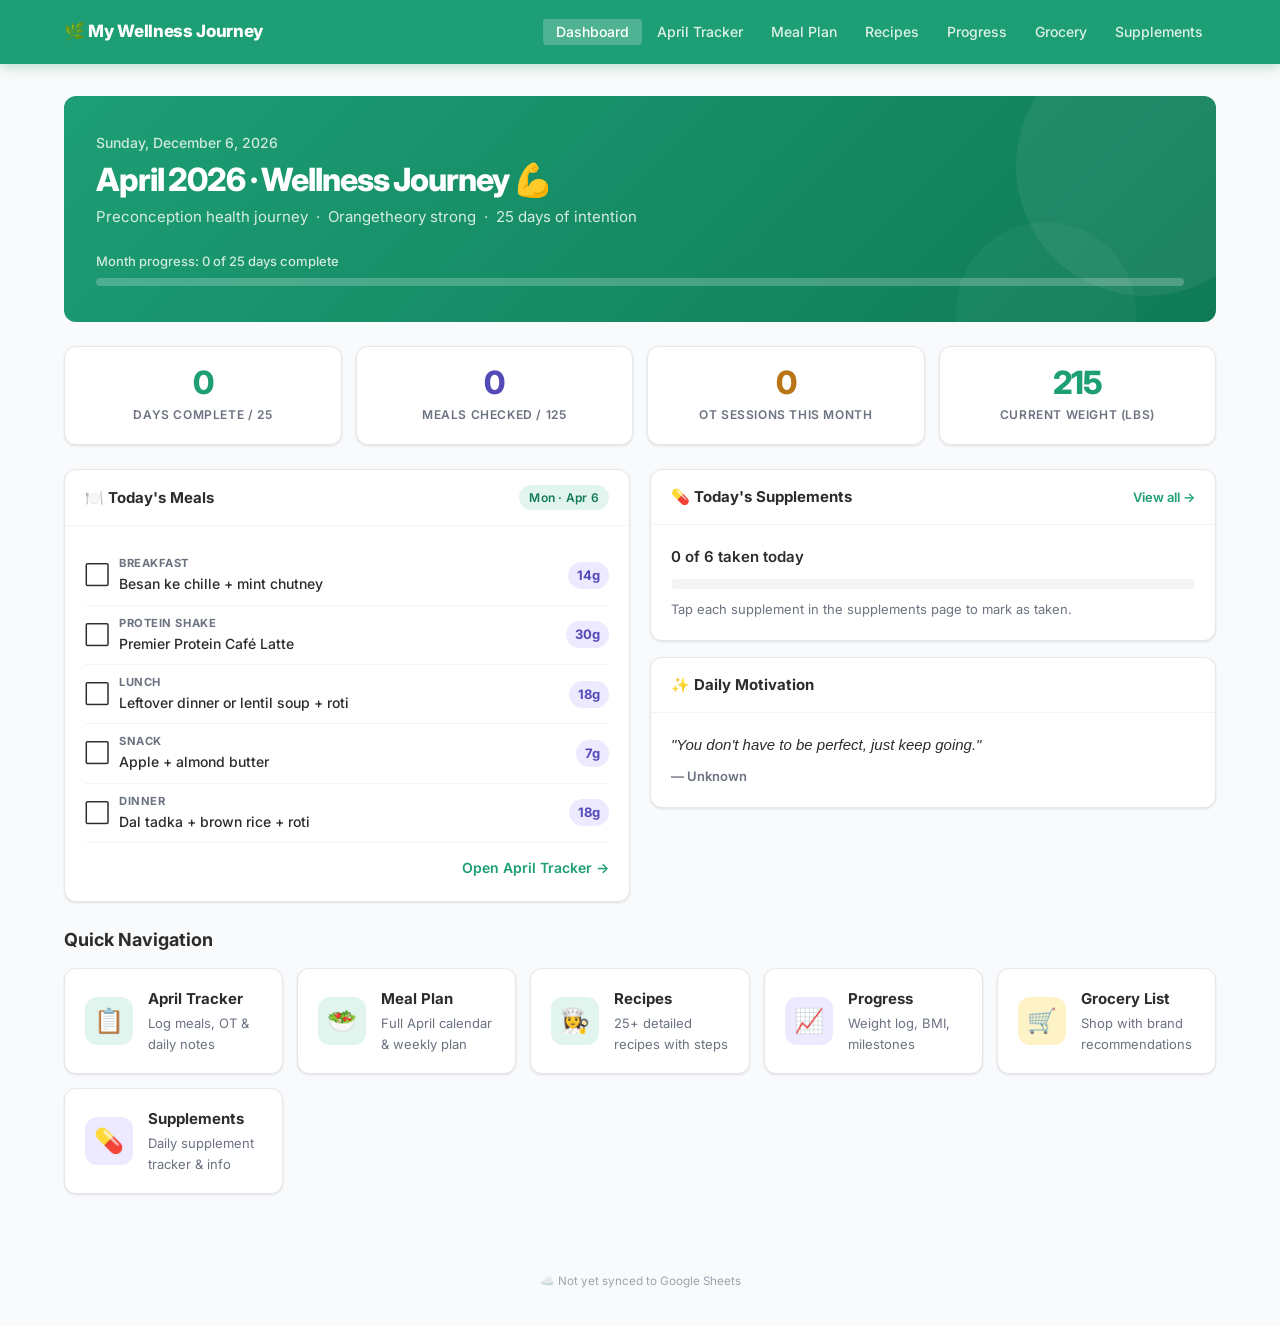
==== commit 5162de57: "Switch tracker to April 2026 starting April 6 (Monday) - data.js: replaced 30-day April 2025 schedul" ====
--- a/index.html
+++ b/index.html
@@ -107,8 +107,8 @@
   <!-- HERO BANNER -->
   <div class="hero">
     <div class="hero-date" id="heroDayDate"></div>
-    <div class="hero-title">April 2025 · Wellness Journey 💪</div>
-    <div class="hero-sub">Preconception health journey &nbsp;·&nbsp; Orangetheory strong &nbsp;·&nbsp; 30 days of intention</div>
+    <div class="hero-title">April 2026 · Wellness Journey 💪</div>
+    <div class="hero-sub">Preconception health journey &nbsp;·&nbsp; Orangetheory strong &nbsp;·&nbsp; 25 days of intention</div>
     <div class="hero-progress">
       <div class="hero-progress-label" id="heroProgressLabel">Month progress: — of 30 days complete</div>
       <div class="hero-progress-track">
@@ -121,11 +121,11 @@
   <div class="stats-grid">
     <div class="stat-card">
       <div class="stat-value" id="statDays">0</div>
-      <div class="stat-label">Days Complete / 30</div>
+      <div class="stat-label">Days Complete / 25</div>
     </div>
     <div class="stat-card stat-purple">
       <div class="stat-value" id="statMeals">0</div>
-      <div class="stat-label">Meals Checked / 150</div>
+      <div class="stat-label">Meals Checked / 125</div>
     </div>
     <div class="stat-card stat-amber">
       <div class="stat-value" id="statOT">0</div>
@@ -144,7 +144,7 @@
     <div class="card">
       <div class="card-header">
         <span class="card-title">🍽️ Today's Meals</span>
-        <span class="badge badge-teal" id="todayBadge">April 2025</span>
+        <span class="badge badge-teal" id="todayBadge">April 2026</span>
       </div>
       <div class="card-body" id="todayBody">
         <div style="text-align:center;padding:36px 20px;color:var(--text-light)">
@@ -271,7 +271,7 @@
   document.getElementById('statMeals').textContent  = mealsChecked;
   document.getElementById('statOT').textContent     = otSessions;
 
-  const daysInMonth = 30;
+  const daysInMonth = 25;
   document.getElementById('heroProgressFill').style.width  = (daysComplete/daysInMonth*100) + '%';
   document.getElementById('heroProgressLabel').textContent = `Month progress: ${daysComplete} of ${daysInMonth} days complete`;
 
